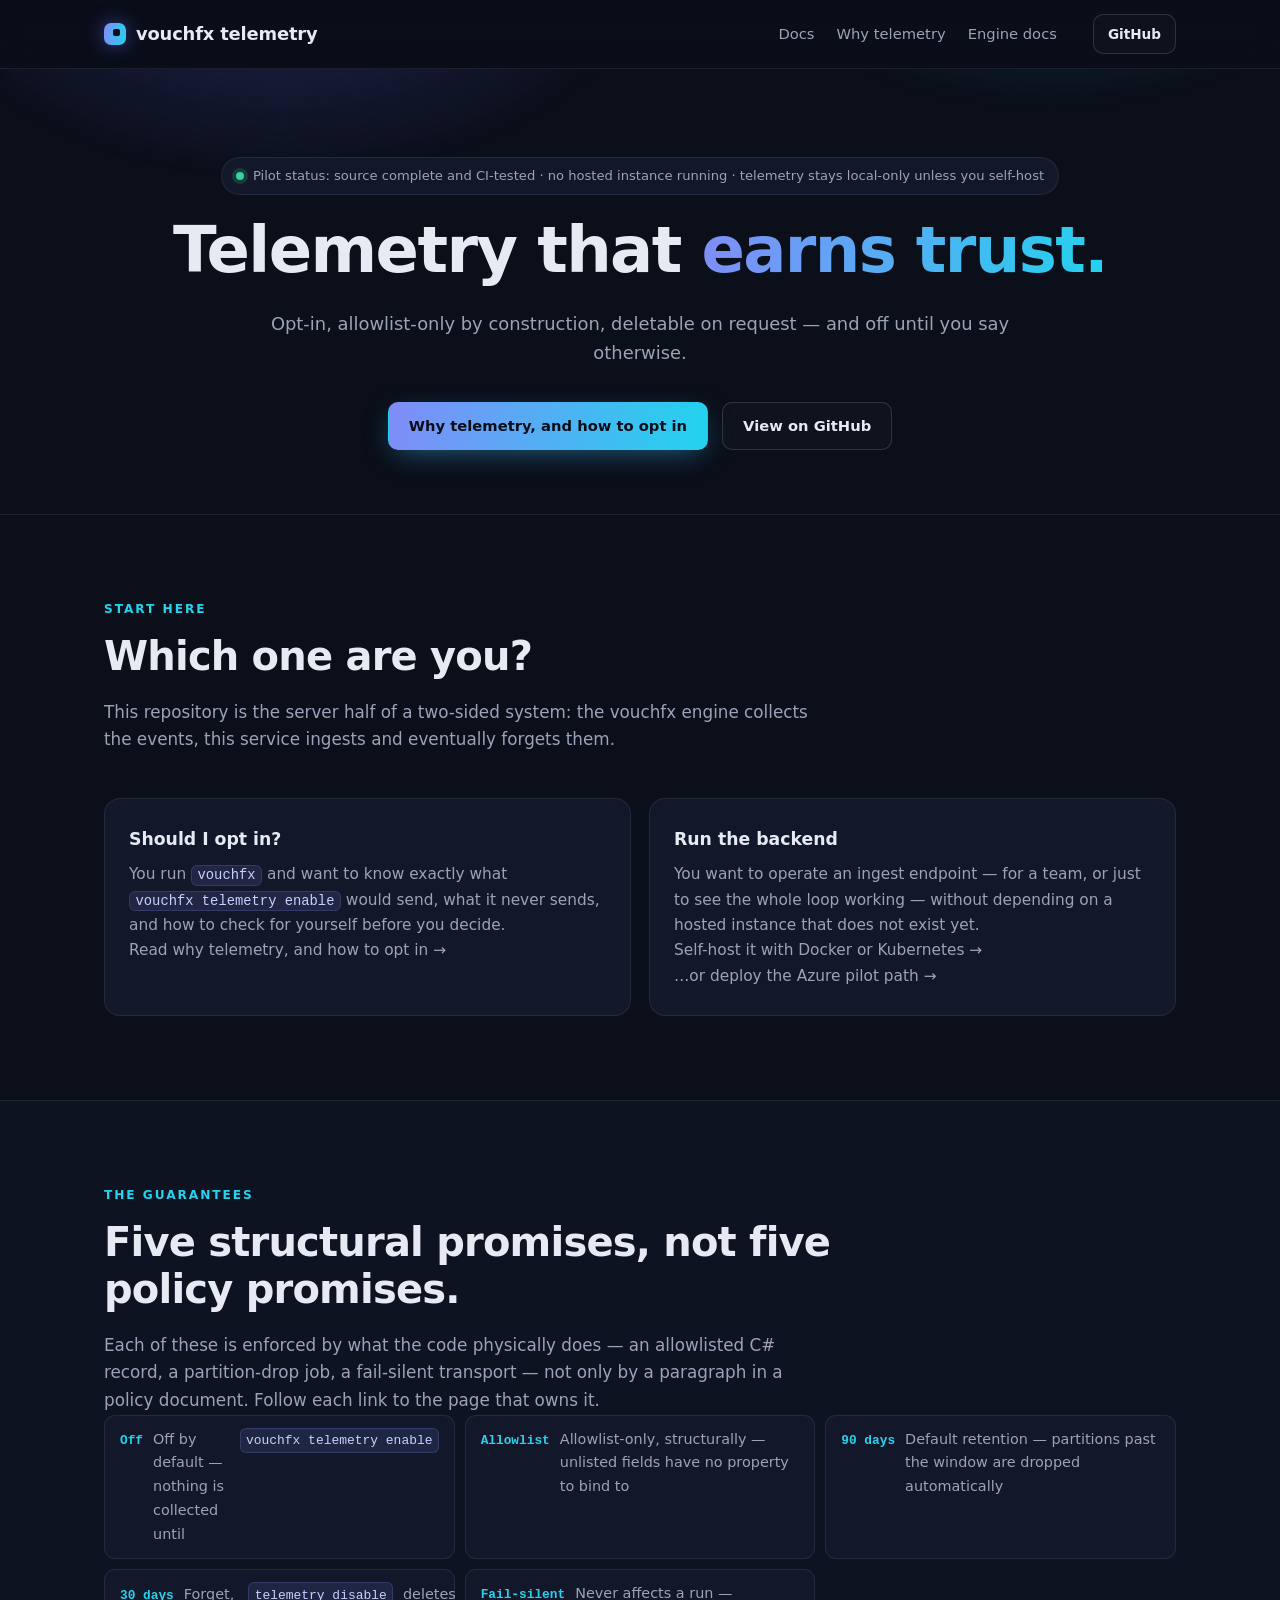
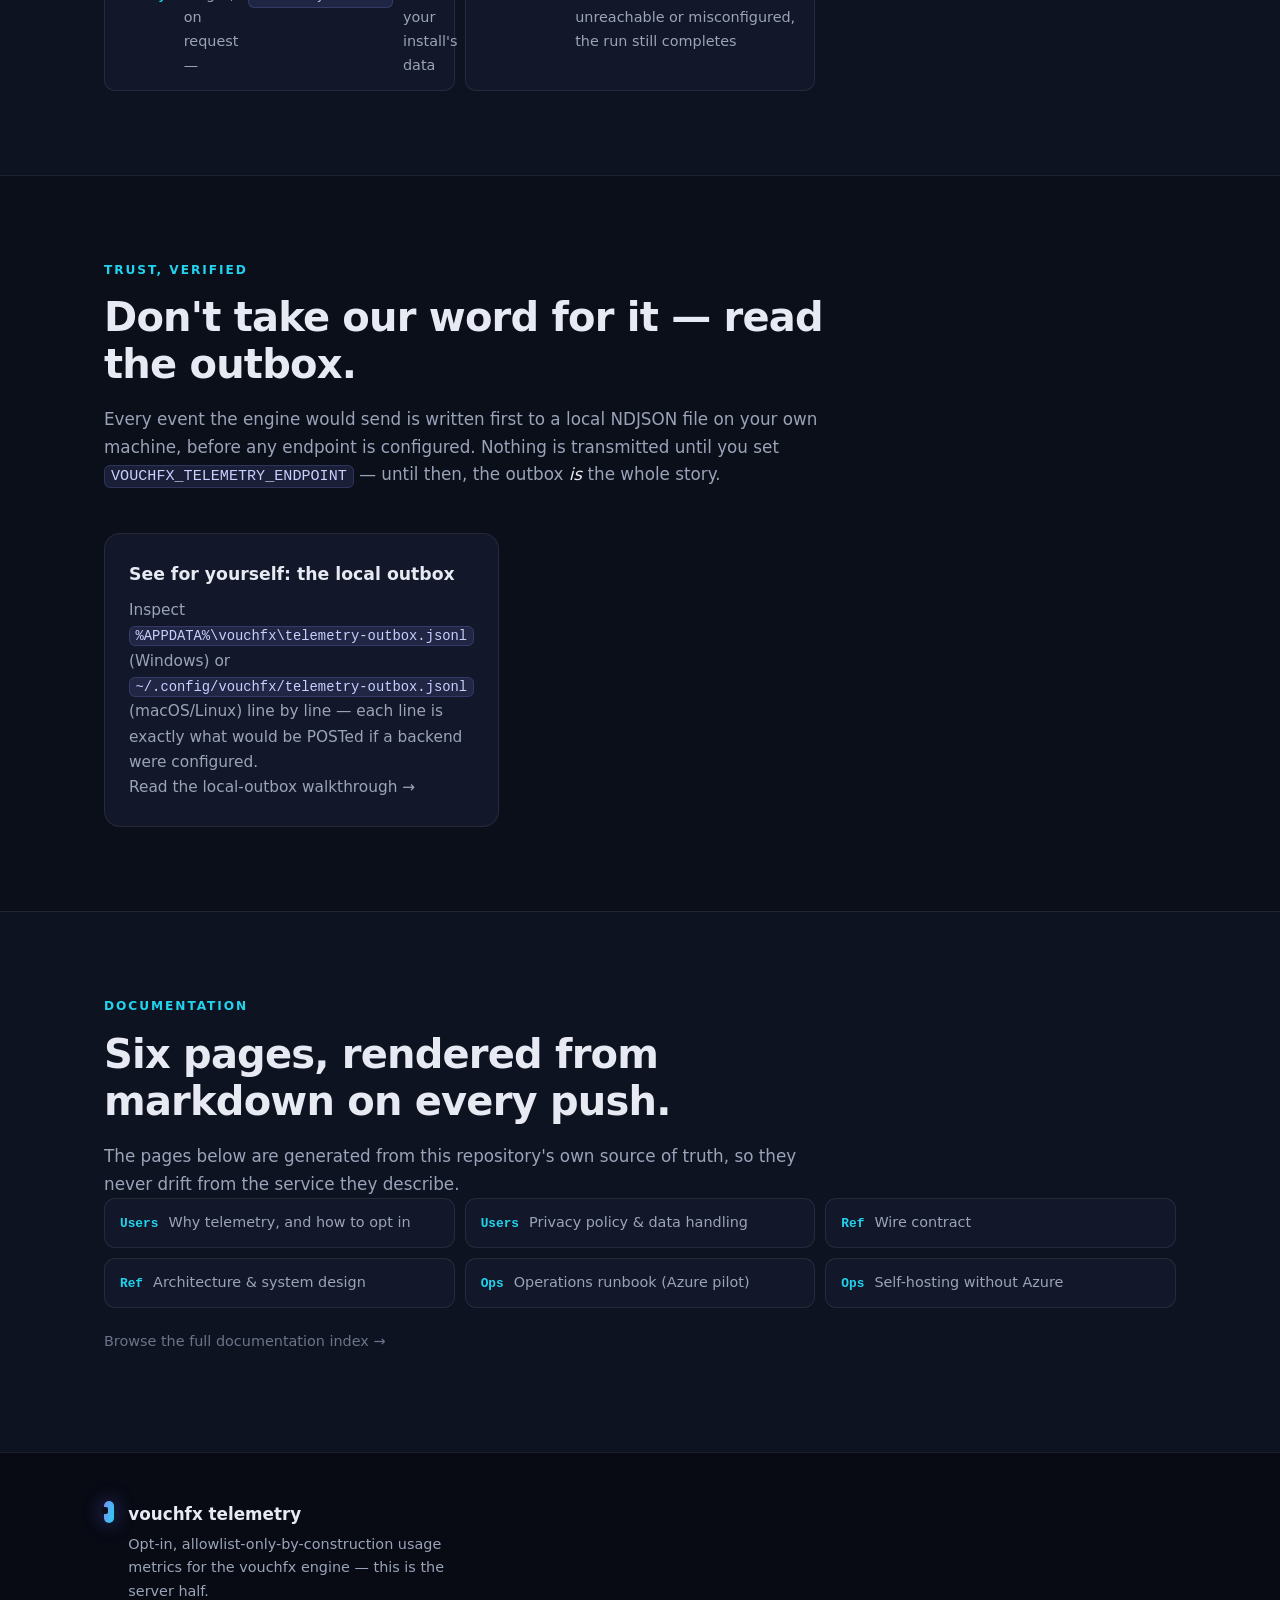
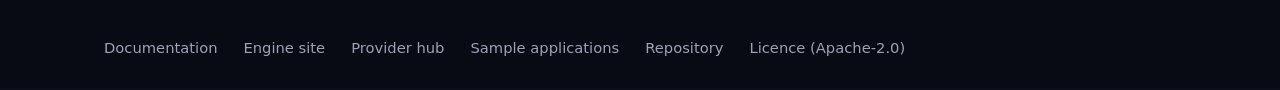
==== site/index.html @ f47009eb "site: the telemetry GitHub Pages site — generator, landing, workflow The telemetry backend gets its " ====
<!DOCTYPE html>
<html lang="en">
<head>
<meta charset="UTF-8" />
<meta name="viewport" content="width=device-width, initial-scale=1.0" />
<title>vouchfx telemetry — opt-in, privacy-first usage metrics for vouchfx</title>
<meta name="description" content="The server half of vouchfx's opt-in telemetry: allowlist-only by construction, 90-day retention, deletable within 30 days, off until you say otherwise, and fail-silent by design." />
<meta name="theme-color" content="#0b0f1a" />
<link rel="icon" href="favicon.svg" type="image/svg+xml" />
<link rel="stylesheet" href="styles.css" />
<link rel="stylesheet" href="docs.css" />
</head>
<body>
<header class="nav">
  <div class="nav__inner">
    <a class="brand" href="index.html" aria-label="vouchfx telemetry home">
      <span class="brand__mark" aria-hidden="true"></span>
      <span class="brand__name">vouchfx telemetry</span>
    </a>
    <nav class="nav__links" aria-label="Primary">
      <a href="docs.html">Docs</a>
      <a href="docs/why-telemetry.html">Why telemetry</a>
      <a href="https://tomas-rampas.github.io/vouchfx/">Engine docs</a>
    </nav>
    <a class="btn btn--ghost nav__gh" href="https://github.com/tomas-rampas/vouchfx-telemetry-backend" target="_blank" rel="noopener noreferrer">GitHub</a>
  </div>
</header>

<section class="hero">
  <div class="hero__glow" aria-hidden="true"></div>
  <div class="container hero__inner">
    <span class="badge"><span class="badge__dot"></span> Pilot status: source complete and CI-tested · no hosted instance running · telemetry stays local-only unless you self-host</span>
    <h1 class="hero__title">Telemetry that <span class="grad">earns trust.</span></h1>
    <p class="hero__lede">
      Opt-in, allowlist-only by construction, deletable on request — and off until you say otherwise.
    </p>
    <div class="hero__cta">
      <a class="btn btn--primary" href="docs/why-telemetry.html">Why telemetry, and how to opt in</a>
      <a class="btn btn--ghost" href="https://github.com/tomas-rampas/vouchfx-telemetry-backend" target="_blank" rel="noopener noreferrer">View on GitHub</a>
    </div>
  </div>
</section>

<!-- ===================== TWO PERSONAS ===================== -->
<section class="section" id="start">
  <div class="container">
    <p class="eyebrow">Start here</p>
    <h2 class="section__title">Which one are you?</h2>
    <p class="section__lede">
      This repository is the server half of a two-sided system: the vouchfx engine collects the events,
      this service ingests and eventually forgets them.
    </p>
    <div class="grid" style="grid-template-columns:repeat(2,1fr)">
      <article class="card">
        <h3>Should I opt in?</h3>
        <p>
          You run <code>vouchfx</code> and want to know exactly what <code>vouchfx telemetry enable</code>
          would send, what it never sends, and how to check for yourself before you decide.
        </p>
        <p><a href="docs/why-telemetry.html">Read why telemetry, and how to opt in →</a></p>
      </article>
      <article class="card">
        <h3>Run the backend</h3>
        <p>
          You want to operate an ingest endpoint — for a team, or just to see the whole loop working —
          without depending on a hosted instance that does not exist yet.
        </p>
        <p><a href="docs/self-hosting.html">Self-host it with Docker or Kubernetes →</a></p>
        <p><a href="docs/operations.html">…or deploy the Azure pilot path →</a></p>
      </article>
    </div>
  </div>
</section>

<!-- ===================== THE GUARANTEES ===================== -->
<section class="section section--alt" id="guarantees">
  <div class="container">
    <p class="eyebrow">The guarantees</p>
    <h2 class="section__title">Five structural promises, not five policy promises.</h2>
    <p class="section__lede">
      Each of these is enforced by what the code physically does — an allowlisted C# record, a partition-drop
      job, a fail-silent transport — not only by a paragraph in a policy document. Follow each link to the page
      that owns it.
    </p>
    <div class="doc-list">
      <a href="docs/why-telemetry.html"><b>Off</b> Off by default — nothing is collected until <code>vouchfx telemetry enable</code></a>
      <a href="docs/wire-contract.html#telemetryevent-schema"><b>Allowlist</b> Allowlist-only, structurally — unlisted fields have no property to bind to</a>
      <a href="docs/privacy.html#data-retention"><b>90 days</b> Default retention — partitions past the window are dropped automatically</a>
      <a href="docs/privacy.html#deletion-forget-workflow"><b>30 days</b> Forget, on request — <code>telemetry disable</code> deletes your install's data</a>
      <a href="docs/why-telemetry.html#sending-to-a-backend"><b>Fail-silent</b> Never affects a run — unreachable or misconfigured, the run still completes</a>
    </div>
  </div>
</section>

<!-- ===================== SEE FOR YOURSELF ===================== -->
<section class="section" id="verify">
  <div class="container">
    <p class="eyebrow">Trust, verified</p>
    <h2 class="section__title">Don't take our word for it — read the outbox.</h2>
    <p class="section__lede">
      Every event the engine would send is written first to a local NDJSON file on your own machine, before
      any endpoint is configured. Nothing is transmitted until you set <code>VOUCHFX_TELEMETRY_ENDPOINT</code>
      — until then, the outbox <em>is</em> the whole story.
    </p>
    <div class="grid grid--3">
      <article class="card">
        <h3>See for yourself: the local outbox</h3>
        <p>
          Inspect <code>%APPDATA%\vouchfx\telemetry-outbox.jsonl</code> (Windows) or
          <code>~/.config/vouchfx/telemetry-outbox.jsonl</code> (macOS/Linux) line by line — each line is
          exactly what would be POSTed if a backend were configured.
        </p>
        <p><a href="docs/why-telemetry.html#verify-exactly-what-would-be-sent-the-local-outbox">Read the local-outbox walkthrough →</a></p>
      </article>
    </div>
  </div>
</section>

<!-- ===================== DOCS INDEX ===================== -->
<section class="section section--alt" id="docs">
  <div class="container">
    <p class="eyebrow">Documentation</p>
    <h2 class="section__title">Six pages, rendered from markdown on every push.</h2>
    <p class="section__lede">
      The pages below are generated from this repository's own source of truth, so they never drift from the
      service they describe.
    </p>
    <div class="doc-list">
      <a href="docs/why-telemetry.html"><b>Users</b> Why telemetry, and how to opt in</a>
      <a href="docs/privacy.html"><b>Users</b> Privacy policy &amp; data handling</a>
      <a href="docs/wire-contract.html"><b>Ref</b> Wire contract</a>
      <a href="docs/architecture.html"><b>Ref</b> Architecture &amp; system design</a>
      <a href="docs/operations.html"><b>Ops</b> Operations runbook (Azure pilot)</a>
      <a href="docs/self-hosting.html"><b>Ops</b> Self-hosting without Azure</a>
    </div>
    <p class="note"><a href="docs.html">Browse the full documentation index →</a></p>
  </div>
</section>

<footer class="footer">
  <div class="container footer__inner">
    <div class="footer__brand">
      <span class="brand__mark" aria-hidden="true"></span>
      <div>
        <strong>vouchfx telemetry</strong>
        <p>Opt-in, allowlist-only-by-construction usage metrics for the vouchfx engine — this is the server half.</p>
      </div>
    </div>
    <div class="footer__links">
      <a href="docs.html">Documentation</a>
      <a href="https://tomas-rampas.github.io/vouchfx/" target="_blank" rel="noopener noreferrer">Engine site</a>
      <a href="https://tomas-rampas.github.io/vouchfx-providers/" target="_blank" rel="noopener noreferrer">Provider hub</a>
      <a href="https://github.com/tomas-rampas/vouchfx-samples" target="_blank" rel="noopener noreferrer">Sample applications</a>
      <a href="https://github.com/tomas-rampas/vouchfx-telemetry-backend" target="_blank" rel="noopener noreferrer">Repository</a>
      <a href="https://github.com/tomas-rampas/vouchfx-telemetry-backend/blob/main/LICENSE" target="_blank" rel="noopener noreferrer">Licence (Apache-2.0)</a>
    </div>
  </div>
</footer>
</body>
</html>
---- site/styles.css ----
/* ===================== TOKENS ===================== */
:root {
  --bg:        #0b0f1a;
  --bg-alt:    #0e1322;
  --surface:   #121829;
  --surface-2: #161d31;
  --border:    rgba(255,255,255,.08);
  --border-2:  rgba(255,255,255,.14);
  --text:      #e7eaf3;
  --muted:     #9aa3b8;
  --muted-2:   #6b7488;
  --indigo:    #6366f1;
  --violet:    #818cf8;
  --cyan:      #22d3ee;
  --teal:      #2dd4bf;
  --amber:     #fbbf24;
  --green:     #34d399;
  --rose:      #fb7185;
  --grad:      linear-gradient(100deg, var(--violet) 0%, var(--cyan) 100%);
  --radius:    16px;
  --maxw:      1120px;
  /* System font stacks only — the site ships no external webfont requests. */
  --mono:      ui-monospace, "JetBrains Mono", SFMono-Regular, Menlo, Consolas, monospace;
  --sans:      system-ui, -apple-system, "Segoe UI", Roboto, "Helvetica Neue", Arial, sans-serif;
}

* { box-sizing: border-box; }
html { scroll-behavior: smooth; }
body {
  margin: 0;
  font-family: var(--sans);
  color: var(--text);
  background: var(--bg);
  line-height: 1.65;
  -webkit-font-smoothing: antialiased;
  text-rendering: optimizeLegibility;
}
a { color: inherit; text-decoration: none; }
code { font-family: var(--mono); font-size: .9em; }
:not(pre) > code {
  background: rgba(129,140,248,.12);
  border: 1px solid rgba(129,140,248,.2);
  padding: .08em .4em;
  border-radius: 6px;
  color: #c7d0ff;
  white-space: nowrap;
}
.container { max-width: var(--maxw); margin: 0 auto; padding: 0 24px; }
.grad {
  background: var(--grad);
  -webkit-background-clip: text;
  background-clip: text;
  color: transparent;
}

/* ===================== NAV ===================== */
.nav {
  position: sticky; top: 0; z-index: 50;
  backdrop-filter: blur(14px);
  background: rgba(11,15,26,.72);
  border-bottom: 1px solid var(--border);
}
.nav__inner {
  max-width: var(--maxw); margin: 0 auto;
  display: flex; align-items: center; gap: 28px;
  padding: 14px 24px;
}
.brand { display: flex; align-items: center; gap: 10px; font-weight: 700; }
.brand__mark {
  width: 22px; height: 22px; border-radius: 7px;
  background: var(--grad);
  box-shadow: 0 0 18px rgba(99,102,241,.55);
  position: relative;
}
.brand__mark::after {
  content: ""; position: absolute; inset: 6px 6px auto auto;
  width: 7px; height: 7px; border-radius: 2px; background: #0b0f1a;
}
.brand__name { font-size: 1.12rem; letter-spacing: -.01em; }
.nav__links { display: flex; gap: 22px; margin-left: auto; font-size: .92rem; color: var(--muted); }
.nav__links a { transition: color .15s; }
.nav__links a:hover { color: var(--text); }
.nav__gh { margin-left: 8px; }

/* ===================== BUTTONS / BADGE ===================== */
.btn {
  display: inline-flex; align-items: center; gap: 8px;
  font-weight: 600; font-size: .92rem;
  padding: 11px 20px; border-radius: 10px;
  border: 1px solid transparent; cursor: pointer;
  transition: transform .12s, box-shadow .2s, background .2s, border-color .2s;
  white-space: nowrap;
}
.btn--primary { background: var(--grad); color: #0a0e18; box-shadow: 0 8px 28px -8px rgba(56,189,248,.5); }
.btn--primary:hover { transform: translateY(-1px); box-shadow: 0 12px 34px -8px rgba(56,189,248,.65); }
.btn--ghost { border-color: var(--border-2); color: var(--text); background: rgba(255,255,255,.02); }
.btn--ghost:hover { border-color: var(--violet); background: rgba(129,140,248,.08); }
.nav__gh.btn { padding: 8px 14px; font-size: .85rem; }

.badge {
  display: inline-flex; align-items: center; gap: 9px;
  font-size: .82rem; font-weight: 500; color: var(--muted);
  padding: 7px 14px; border-radius: 100px;
  background: var(--surface); border: 1px solid var(--border);
}
.badge__dot {
  width: 8px; height: 8px; border-radius: 50%; background: var(--green);
  box-shadow: 0 0 0 4px rgba(52,211,153,.18);
  animation: pulse 2.4s ease-in-out infinite;
}
@keyframes pulse { 0%,100% { opacity: 1; } 50% { opacity: .45; } }

/* ===================== HERO ===================== */
.hero { position: relative; overflow: hidden; padding: 88px 0 64px; }
.hero__glow {
  position: absolute; inset: -40% 0 auto 0; height: 720px; z-index: 0;
  background:
    radial-gradient(620px 380px at 22% 8%, rgba(99,102,241,.28), transparent 60%),
    radial-gradient(560px 360px at 82% 0%, rgba(34,211,238,.22), transparent 60%);
  filter: blur(8px); pointer-events: none;
}
.hero__inner { position: relative; z-index: 1; text-align: center; }
.hero__title {
  font-size: clamp(2.3rem, 6vw, 4rem);
  line-height: 1.06; letter-spacing: -.025em; font-weight: 800;
  margin: 22px 0 0;
}
.hero__lede {
  max-width: 760px; margin: 24px auto 0;
  font-size: 1.12rem; color: var(--muted);
}
.hero__lede strong { color: var(--text); }
.hero__lede em { color: var(--violet); font-style: normal; }
.hero__cta { display: flex; gap: 14px; justify-content: center; margin-top: 34px; flex-wrap: wrap; }
.hero__not { margin-top: 30px; font-size: .92rem; color: var(--muted-2); }
.hero__not strong { color: var(--rose); }

.pipeline {
  display: flex; flex-wrap: wrap; align-items: center; justify-content: center;
  gap: 8px 10px; margin: 46px auto 0; max-width: 940px;
}
.pipeline__step {
  font-size: .82rem; color: var(--muted);
  padding: 8px 13px; border-radius: 9px;
  background: var(--surface); border: 1px solid var(--border);
}
.pipeline__step em { color: var(--violet); font-style: normal; font-weight: 600; }
.pipeline__step--hot { color: var(--text); border-color: rgba(129,140,248,.4); background: rgba(99,102,241,.1); }
.pipeline__arr { color: var(--muted-2); font-size: .9rem; }

/* ===================== SECTION SCAFFOLD ===================== */
.section { padding: 84px 0; border-top: 1px solid var(--border); }
.section--alt { background: var(--bg-alt); }
.eyebrow {
  text-transform: uppercase; letter-spacing: .16em; font-size: .76rem;
  font-weight: 600; color: var(--cyan); margin: 0 0 14px;
}
.section__title {
  font-size: clamp(1.7rem, 3.6vw, 2.5rem); letter-spacing: -.02em;
  font-weight: 700; margin: 0; max-width: 760px; line-height: 1.18;
}
.section__lede { max-width: 720px; color: var(--muted); font-size: 1.05rem; margin: 18px 0 0; }
.section__lede em { color: var(--text); font-style: italic; }

/* ===================== GRIDS / CARDS ===================== */
.grid { display: grid; gap: 18px; margin-top: 44px; }
.grid--3 { grid-template-columns: repeat(3, 1fr); }
.grid--4 { grid-template-columns: repeat(4, 1fr); }
.card {
  background: var(--surface); border: 1px solid var(--border);
  border-radius: var(--radius); padding: 26px 24px;
  transition: transform .15s, border-color .2s, background .2s;
}
.card:hover { transform: translateY(-3px); border-color: var(--border-2); background: var(--surface-2); }
.card h3 { margin: 0 0 9px; font-size: 1.08rem; }
.card p { margin: 0; color: var(--muted); font-size: .96rem; }

/* ===================== FLOW ===================== */
.flow { display: grid; grid-template-columns: repeat(5, 1fr); gap: 14px; margin-top: 44px; }
.flow__node {
  position: relative; background: var(--surface); border: 1px solid var(--border);
  border-radius: 14px; padding: 22px 18px;
}
.flow__node::before {
  content: ""; position: absolute; top: 0; left: 22px; right: 22px; height: 2px;
  background: var(--grad); border-radius: 2px; opacity: .8;
}
.flow__k { font-family: var(--mono); font-size: .8rem; color: var(--cyan); font-weight: 600; }
.flow__node h4 { margin: 8px 0 8px; font-size: 1rem; }
.flow__node p { margin: 0; color: var(--muted); font-size: .88rem; }

/* ===================== LAYERS ===================== */
.layers { margin-top: 44px; display: flex; flex-direction: column; gap: 12px; }
.layer {
  display: flex; align-items: center; gap: 20px;
  background: var(--surface); border: 1px solid var(--border);
  border-radius: 14px; padding: 18px 22px;
  transition: border-color .2s, transform .12s;
}
.layer:hover { border-color: var(--border-2); transform: translateX(4px); }
.layer__n {
  flex: none; width: 42px; height: 42px; border-radius: 11px;
  display: grid; place-items: center; font-weight: 700; font-size: 1.1rem;
  background: rgba(99,102,241,.14); color: var(--violet);
  border: 1px solid rgba(129,140,248,.3);
}
.layer__body h4 { margin: 0 0 2px; font-size: 1.05rem; }
.layer__body p { margin: 0; color: var(--muted); font-size: .94rem; }
.layers__contract {
  margin-top: 6px; text-align: center; color: var(--muted);
  font-size: .9rem; padding: 16px;
  border: 1px dashed var(--border-2); border-radius: 12px;
  background: rgba(34,211,238,.04);
}
.layers__chip {
  display: inline-block; margin-right: 10px; font-size: .7rem;
  text-transform: uppercase; letter-spacing: .12em; font-weight: 600;
  color: var(--cyan); border: 1px solid rgba(34,211,238,.35);
  padding: 2px 9px; border-radius: 100px;
}

/* ===================== CODE BLOCK ===================== */
.code {
  margin-top: 40px; border-radius: var(--radius); overflow: hidden;
  border: 1px solid var(--border); background: #0a0e18;
  box-shadow: 0 30px 80px -40px rgba(0,0,0,.8);
}
.code__bar {
  display: flex; align-items: center; gap: 8px;
  padding: 12px 16px; background: #0d1220; border-bottom: 1px solid var(--border);
}
.dot { width: 12px; height: 12px; border-radius: 50%; }
.dot--r { background: #ff5f57; } .dot--y { background: #febc2e; } .dot--g { background: #28c840; }
.code__file { margin-left: 10px; font-family: var(--mono); font-size: .82rem; color: var(--muted-2); }
.code pre { margin: 0; padding: 24px 26px; overflow-x: auto; }
.code code { font-size: .86rem; line-height: 1.7; color: #c9d2e8; white-space: pre; }

/* yaml token colours */
.k   { color: #7dd3fc; }            /* keys */
.s   { color: #fbbf24; }            /* strings */
.t   { color: #c4b5fd; }            /* types / step kinds */
.n   { color: #34d399; }            /* numbers / bools */
.c   { color: #5b647a; font-style: italic; } /* comments */
.hot { color: #fb7185; font-weight: 600; }   /* RETRY / leak call */

.note { margin-top: 22px; color: var(--muted-2); font-size: .9rem; max-width: 760px; }
.note--center { text-align: center; margin-left: auto; margin-right: auto; }

/* ===================== SPLIT (memory) ===================== */
.split { display: grid; grid-template-columns: 1fr 1fr; gap: 18px; margin-top: 40px; }
.split__bad, .split__good {
  border-radius: 14px; overflow: hidden; border: 1px solid var(--border);
  background: #0a0e18; position: relative;
}
.split__bad { border-color: rgba(251,113,133,.3); }
.split__good { border-color: rgba(52,211,153,.3); }
.split pre { margin: 0; padding: 22px 22px 24px; overflow-x: auto; }
.split code { font-size: .84rem; line-height: 1.65; color: #c9d2e8; white-space: pre; }
.split__tag {
  display: inline-block; font-size: .7rem; font-weight: 700;
  text-transform: uppercase; letter-spacing: .1em;
  padding: 6px 14px; width: 100%; box-sizing: border-box;
}
.split__tag--bad { background: rgba(251,113,133,.12); color: var(--rose); }
.split__tag--good { background: rgba(52,211,153,.12); color: var(--green); }

.stat-row { display: grid; grid-template-columns: repeat(3, 1fr); gap: 18px; margin-top: 36px; }
.stat {
  text-align: center; padding: 28px 18px; border-radius: 14px;
  background: var(--surface); border: 1px solid var(--border);
}
.stat__num {
  display: block; font-size: 2rem; font-weight: 800; letter-spacing: -.02em;
  background: var(--grad); -webkit-background-clip: text; background-clip: text; color: transparent;
}
.stat__label { display: block; margin-top: 6px; color: var(--muted); font-size: .88rem; }

/* ===================== PROVIDERS ===================== */
.providers { display: flex; flex-wrap: wrap; gap: 10px; margin-top: 40px; }
.prov {
  font-family: var(--mono); font-size: .86rem; font-weight: 500;
  padding: 9px 15px; border-radius: 10px; color: #c7d0ff;
  background: rgba(99,102,241,.1); border: 1px solid rgba(129,140,248,.28);
}

/* ===================== VERDICTS ===================== */
.verdict {
  border-radius: var(--radius); padding: 24px 22px;
  background: var(--surface); border: 1px solid var(--border);
  border-top-width: 3px;
}
.verdict h3 { margin: 0 0 8px; font-size: 1.05rem; }
.verdict p { margin: 0; color: var(--muted); font-size: .92rem; }
.verdict--pass { border-top-color: var(--green); }
.verdict--fail { border-top-color: var(--rose); }
.verdict--env  { border-top-color: var(--amber); }
.verdict--inc  { border-top-color: var(--cyan); }

/* ===================== TIMELINE ===================== */
.timeline { list-style: none; margin: 44px 0 0; padding: 0; position: relative; }
.timeline::before {
  content: ""; position: absolute; left: 11px; top: 6px; bottom: 6px;
  width: 2px; background: var(--border-2);
}
.timeline__item { position: relative; padding: 0 0 26px 44px; }
.timeline__item::before {
  content: ""; position: absolute; left: 4px; top: 4px;
  width: 16px; height: 16px; border-radius: 50%;
  background: var(--surface); border: 2px solid var(--muted-2);
}
.timeline__item--done::before { background: var(--grad); border-color: transparent; box-shadow: 0 0 0 4px rgba(99,102,241,.18); }
.timeline__badge {
  display: inline-block; font-size: .72rem; font-weight: 600;
  text-transform: uppercase; letter-spacing: .1em; color: var(--muted);
  border: 1px solid var(--border-2); padding: 3px 10px; border-radius: 100px;
}
.timeline__item--done .timeline__badge { color: var(--green); border-color: rgba(52,211,153,.4); }
.timeline__item h4 { margin: 12px 0 5px; font-size: 1.1rem; }
.timeline__item p { margin: 0; color: var(--muted); font-size: .95rem; max-width: 640px; }

/* ===================== CTA / FOOTER ===================== */
.cta { padding: 86px 0; text-align: center; position: relative; overflow: hidden; border-top: 1px solid var(--border); }
.cta::before {
  content: ""; position: absolute; inset: 0; z-index: 0;
  background: radial-gradient(620px 300px at 50% 0%, rgba(99,102,241,.2), transparent 65%);
}
.cta__inner { position: relative; z-index: 1; }
.cta h2 { font-size: clamp(1.7rem, 4vw, 2.5rem); letter-spacing: -.02em; margin: 0; }
.cta p { max-width: 600px; margin: 16px auto 0; color: var(--muted); font-size: 1.05rem; }
.cta .hero__cta { margin-top: 30px; }

.footer { background: #080b14; border-top: 1px solid var(--border); padding: 48px 0 28px; }
.footer__inner { display: flex; justify-content: space-between; gap: 32px; flex-wrap: wrap; }
.footer__brand { display: flex; gap: 14px; max-width: 360px; }
.footer__brand strong { font-size: 1.05rem; }
.footer__brand p { margin: 4px 0 0; color: var(--muted); font-size: .9rem; }
.footer__links { display: flex; flex-wrap: wrap; gap: 10px 26px; align-content: flex-start; }
.footer__links a { color: var(--muted); font-size: .92rem; transition: color .15s; }
.footer__links a:hover { color: var(--text); }
.footer__base {
  max-width: var(--maxw); margin: 36px auto 0; padding: 22px 24px 0;
  border-top: 1px solid var(--border);
  display: flex; justify-content: space-between; gap: 16px; flex-wrap: wrap;
  color: var(--muted-2); font-size: .82rem;
}

/* ===================== RESPONSIVE ===================== */
@media (max-width: 900px) {
  .grid--3, .grid--4 { grid-template-columns: 1fr 1fr; }
  .flow { grid-template-columns: 1fr 1fr; }
  .split { grid-template-columns: 1fr; }
  .stat-row { grid-template-columns: 1fr; }
  /* Keep primary navigation reachable on narrow screens instead of hiding it
     outright (there is no alternate menu) — let it drop to its own row and
     wrap, with a tighter gap/font-size so it still fits comfortably. */
  .nav__inner { flex-wrap: wrap; row-gap: 10px; }
  .nav__links { flex-wrap: wrap; width: 100%; margin-left: 0; gap: 10px 16px; font-size: .86rem; }
}
@media (max-width: 560px) {
  .grid--3, .grid--4, .flow { grid-template-columns: 1fr; }
  .section { padding: 60px 0; }
  .hero { padding: 60px 0 48px; }
  .footer__base { flex-direction: column; }
}

/* ===================== REDUCED MOTION ===================== */
/* Honour users who ask for less motion: no smooth scroll, no animation,
   and effectively-instant transitions. */
@media (prefers-reduced-motion: reduce) {
  html { scroll-behavior: auto; }
  *, *::before, *::after {
    animation-duration: .001ms !important;
    animation-iteration-count: 1 !important;
    transition-duration: .001ms !important;
    scroll-behavior: auto !important;
  }
}
---- site/docs.css ----
/* ===================== DOC PAGES =====================
   Loaded after styles.css, so all :root tokens are available.
   Covers the documentation portal (docs.html) and the rendered
   markdown pages (docs/**, README, CHANGELOG, GOVERNANCE). */

/* ---- Portal index ---- */
.portal { padding: 64px 0 96px; }
.portal__head { max-width: 760px; }
.portal__group { margin-top: 56px; }
.portal__group > h2 {
  font-size: 1.35rem; letter-spacing: -.01em; margin: 0 0 4px;
  display: flex; align-items: center; gap: 12px;
}
.portal__group > p { margin: 0 0 22px; color: var(--muted); }
.doc-cards { display: grid; grid-template-columns: repeat(2, 1fr); gap: 16px; }
.doc-card {
  display: block; padding: 22px 22px; border-radius: var(--radius);
  background: var(--surface); border: 1px solid var(--border);
  transition: transform .15s, border-color .2s, background .2s;
}
.doc-card:hover { transform: translateY(-3px); border-color: var(--violet); background: var(--surface-2); }
.doc-card__k { font-family: var(--mono); font-size: .76rem; color: var(--cyan); font-weight: 600; }
.doc-card h3 { margin: 8px 0 7px; font-size: 1.08rem; color: var(--text); }
.doc-card p { margin: 0; color: var(--muted); font-size: .92rem; }
.doc-list { display: grid; grid-template-columns: repeat(3, 1fr); gap: 10px; }
.doc-list a {
  display: flex; gap: 10px; align-items: baseline;
  padding: 12px 15px; border-radius: 11px; font-size: .9rem;
  background: var(--surface); border: 1px solid var(--border); color: var(--muted);
  transition: border-color .2s, color .2s, background .2s;
}
.doc-list a:hover { border-color: var(--violet); color: var(--text); background: var(--surface-2); }
.doc-list a b { color: var(--cyan); font-family: var(--mono); font-size: .8rem; font-weight: 600; flex: none; }

/* ---- Rendered doc layout ---- */
.doc-shell { max-width: 1240px; margin: 0 auto; padding: 0 24px; display: grid; grid-template-columns: 240px minmax(0, 1fr) 220px; gap: 40px; }
.doc-side { position: sticky; top: 72px; align-self: start; max-height: calc(100vh - 96px); overflow-y: auto; padding: 28px 0; }
.doc-side h4 { font-size: .7rem; text-transform: uppercase; letter-spacing: .14em; color: var(--muted-2); margin: 18px 0 8px; }
.doc-side h4:first-child { margin-top: 0; }
.doc-side a { display: block; padding: 5px 10px; border-radius: 7px; font-size: .87rem; color: var(--muted); border-left: 2px solid transparent; }
.doc-side a:hover { color: var(--text); background: rgba(255,255,255,.03); }
.doc-side a.active { color: var(--text); border-left-color: var(--violet); background: rgba(129,140,248,.08); }

.doc-toc { position: sticky; top: 72px; align-self: start; max-height: calc(100vh - 96px); overflow-y: auto; padding: 28px 0; font-size: .84rem; }
.doc-toc h4 { font-size: .7rem; text-transform: uppercase; letter-spacing: .14em; color: var(--muted-2); margin: 0 0 10px; }
.doc-toc ul { list-style: none; margin: 0; padding: 0; }
.doc-toc li { margin: 0; }
.doc-toc a { display: block; padding: 4px 0 4px 12px; color: var(--muted-2); border-left: 2px solid var(--border); line-height: 1.4; }
.doc-toc a:hover { color: var(--text); border-left-color: var(--violet); }
.doc-toc .toc-h3 a { padding-left: 24px; font-size: .8rem; }
.doc-toc .toc-h4 { display: none; }

/* ---- Prose ---- */
.doc-main { padding: 36px 0 96px; min-width: 0; }
.doc-breadcrumb { font-size: .85rem; color: var(--muted-2); margin-bottom: 18px; }
.doc-breadcrumb a { color: var(--muted); }
.doc-breadcrumb a:hover { color: var(--text); }
.prose { color: #cdd4e4; line-height: 1.72; font-size: 1rem; }
.prose > :first-child { margin-top: 0; }
.prose h1 { font-size: 2rem; line-height: 1.2; letter-spacing: -.02em; color: var(--text); margin: 0 0 8px; }
.prose h2 { font-size: 1.5rem; letter-spacing: -.01em; color: var(--text); margin: 2.2em 0 .6em; padding-top: .4em; border-top: 1px solid var(--border); }
.prose h3 { font-size: 1.2rem; color: var(--text); margin: 1.8em 0 .5em; }
.prose h4 { font-size: 1.02rem; color: var(--text); margin: 1.5em 0 .5em; }
.prose h2 a.headerlink, .prose h3 a.headerlink { opacity: 0; margin-left: 8px; color: var(--violet); text-decoration: none; font-weight: 400; }
.prose h2:hover a.headerlink, .prose h3:hover a.headerlink { opacity: 1; }
.prose p { margin: 0 0 1.1em; }
.prose a { color: #8fb6ff; text-decoration: none; border-bottom: 1px solid rgba(143,182,255,.3); }
.prose a:hover { border-bottom-color: #8fb6ff; }
.prose strong { color: var(--text); }
.prose ul, .prose ol { margin: 0 0 1.1em; padding-left: 1.4em; }
.prose li { margin: .3em 0; }
.prose blockquote {
  margin: 1.2em 0; padding: 2px 20px; color: var(--muted);
  border-left: 3px solid var(--violet); background: rgba(129,140,248,.06);
  border-radius: 0 8px 8px 0;
}
.prose hr { border: none; border-top: 1px solid var(--border); margin: 2em 0; }
.prose code { font-family: var(--mono); font-size: .86em; background: rgba(129,140,248,.12); border: 1px solid rgba(129,140,248,.2); padding: .08em .4em; border-radius: 6px; color: #c7d0ff; }
/* Long inline-code identifiers (dotted step types, file paths, …) must wrap
   rather than force horizontal scrolling on narrow screens; fenced code
   blocks (pre > code) keep their own overflow-x handling untouched below. */
.prose :not(pre) > code { white-space: normal; overflow-wrap: break-word; }
.prose pre { margin: 1.3em 0; padding: 18px 20px; background: #0a0e18; border: 1px solid var(--border); border-radius: 12px; overflow-x: auto; }
.prose pre code { background: none; border: none; padding: 0; color: #c9d2e8; font-size: .85rem; line-height: 1.6; }
.prose table { width: 100%; border-collapse: collapse; margin: 1.3em 0; font-size: .92rem; display: block; overflow-x: auto; }
.prose th, .prose td { text-align: left; padding: 9px 14px; border: 1px solid var(--border); }
.prose th { background: var(--surface-2); color: var(--text); font-weight: 600; }
.prose tr:nth-child(even) td { background: rgba(255,255,255,.02); }
.prose img { max-width: 100%; border-radius: 10px; }
.mermaid { margin: 1.4em 0; text-align: center; }

@media (max-width: 1080px) {
  .doc-shell { grid-template-columns: 220px minmax(0,1fr); }
  .doc-toc { display: none; }
}
@media (max-width: 820px) {
  .doc-shell { grid-template-columns: 1fr; gap: 0; }
  .doc-side { display: none; }
  .doc-cards, .doc-list { grid-template-columns: 1fr; }
}
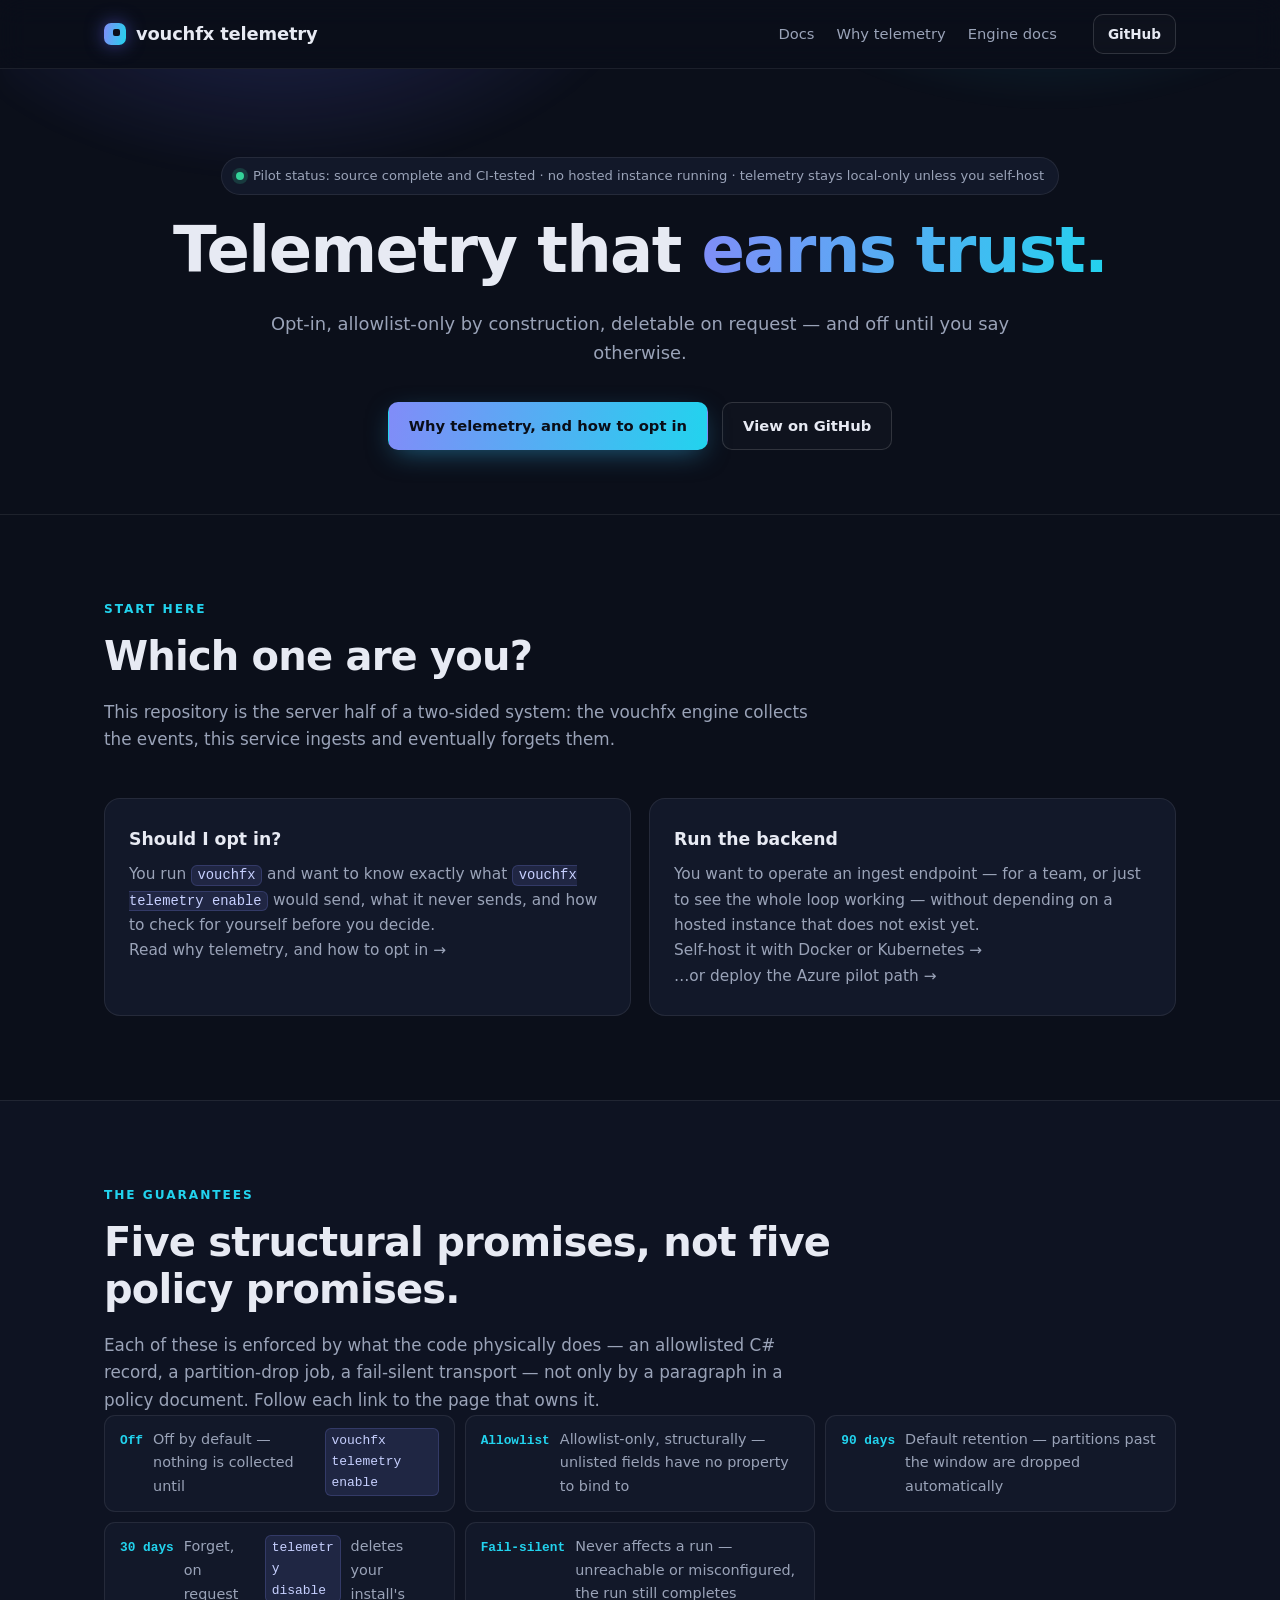
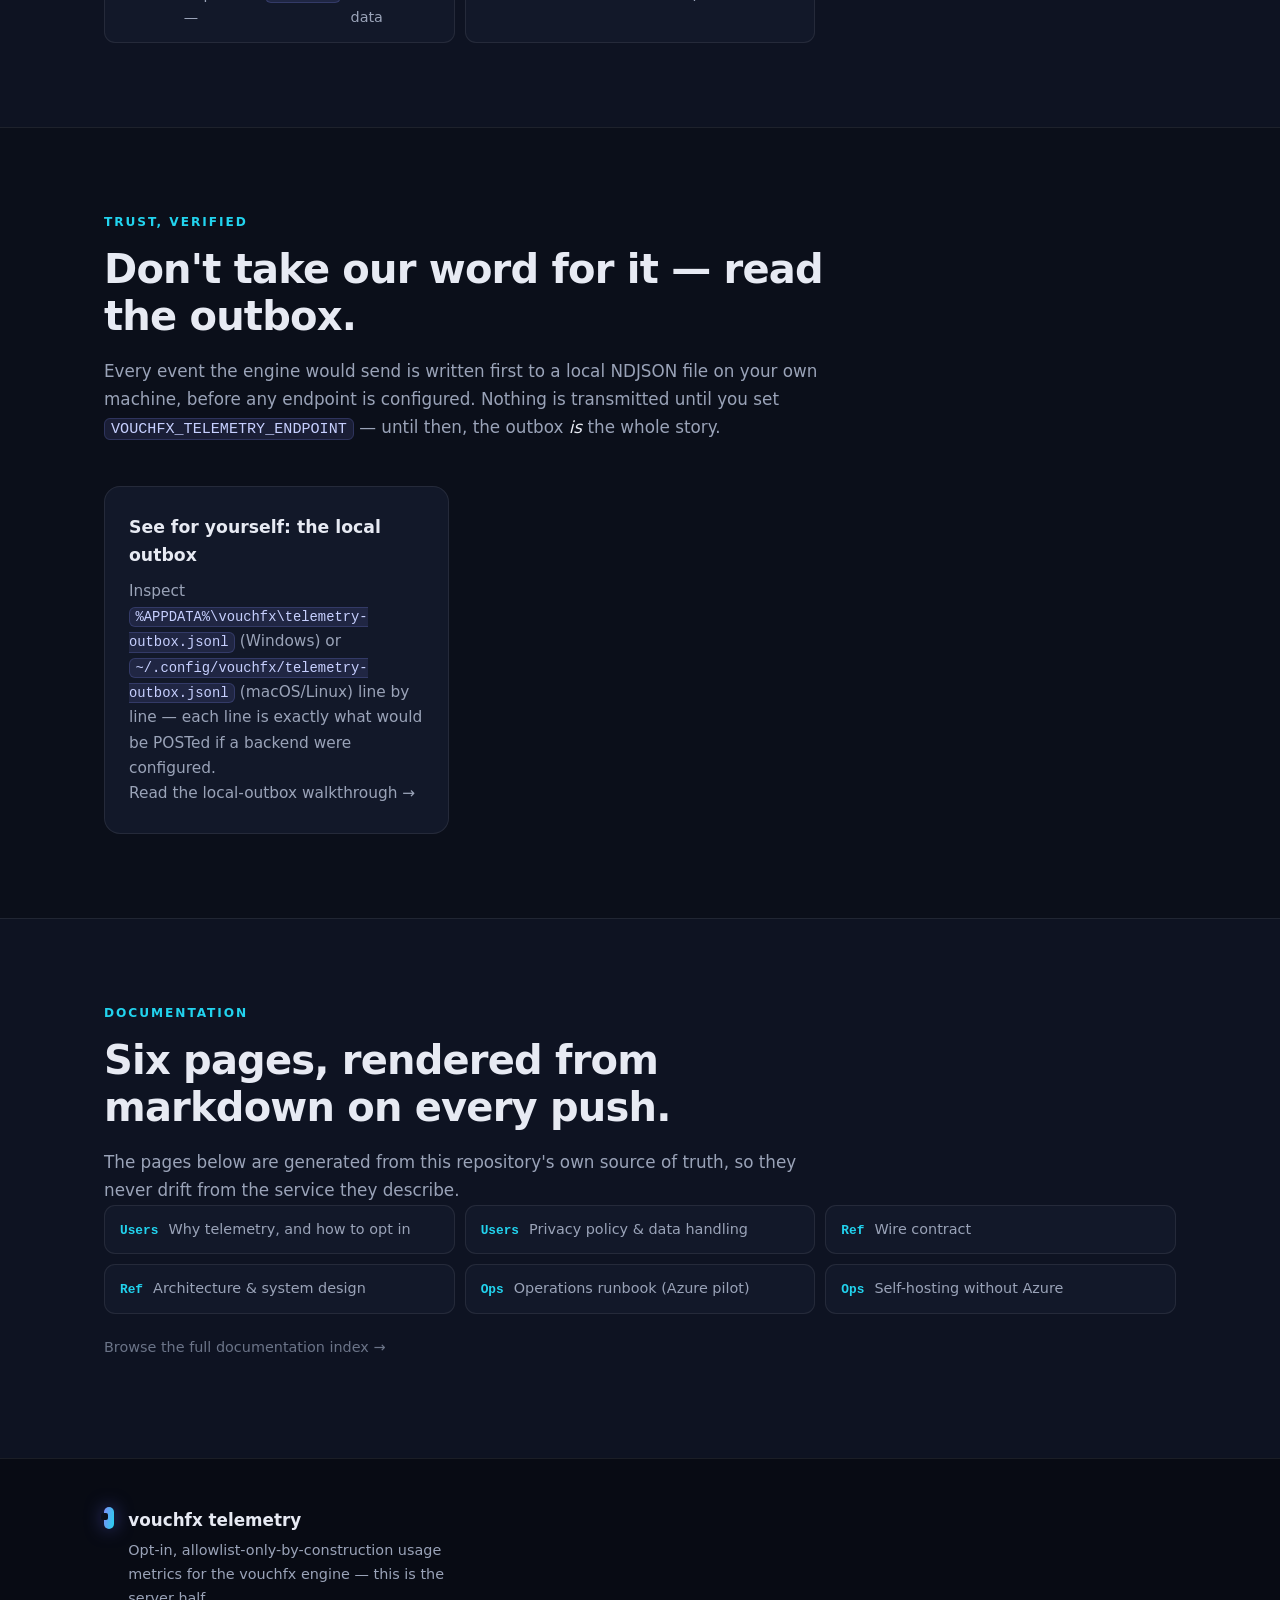
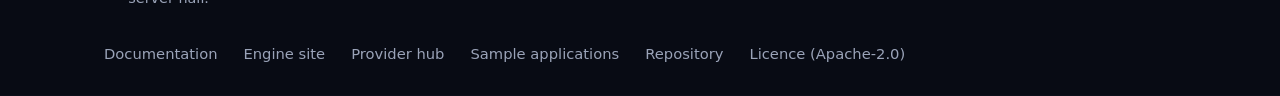
==== commit f1150da0: "site: prolink sweep — the samples ecosystem links point at the live samples site Co-Authored-By: Cla" ====
--- a/site/index.html
+++ b/site/index.html
@@ -150,7 +150,7 @@
       <a href="docs.html">Documentation</a>
       <a href="https://tomas-rampas.github.io/vouchfx/" target="_blank" rel="noopener noreferrer">Engine site</a>
       <a href="https://tomas-rampas.github.io/vouchfx-providers/" target="_blank" rel="noopener noreferrer">Provider hub</a>
-      <a href="https://github.com/tomas-rampas/vouchfx-samples" target="_blank" rel="noopener noreferrer">Sample applications</a>
+      <a href="https://tomas-rampas.github.io/vouchfx-samples/" target="_blank" rel="noopener noreferrer">Sample applications</a>
       <a href="https://github.com/tomas-rampas/vouchfx-telemetry-backend" target="_blank" rel="noopener noreferrer">Repository</a>
       <a href="https://github.com/tomas-rampas/vouchfx-telemetry-backend/blob/main/LICENSE" target="_blank" rel="noopener noreferrer">Licence (Apache-2.0)</a>
     </div>
--- a/site/styles.css
+++ b/site/styles.css
@@ -375,3 +375,12 @@
     scroll-behavior: auto !important;
   }
 }
+
+/* Site-local override (telemetry landing): long inline code such as
+   %APPDATA%\vouchfx\telemetry-outbox.jsonl must wrap on narrow screens.
+   The copied base rule sets nowrap for short version chips; outside .prose
+   the landing shows full paths, so allow wrapping there. */
+.section code, .hero code, .stat code {
+  white-space: normal;
+  overflow-wrap: anywhere;
+}
--- a/site/docs.css
+++ b/site/docs.css
@@ -1,7 +1,7 @@
 /* ===================== DOC PAGES =====================
    Loaded after styles.css, so all :root tokens are available.
    Covers the documentation portal (docs.html) and the rendered
-   markdown pages (docs/**, README, CHANGELOG, GOVERNANCE). */
+   markdown pages (docs/**, README and the project set). */
 
 /* ---- Portal index ---- */
 .portal { padding: 64px 0 96px; }
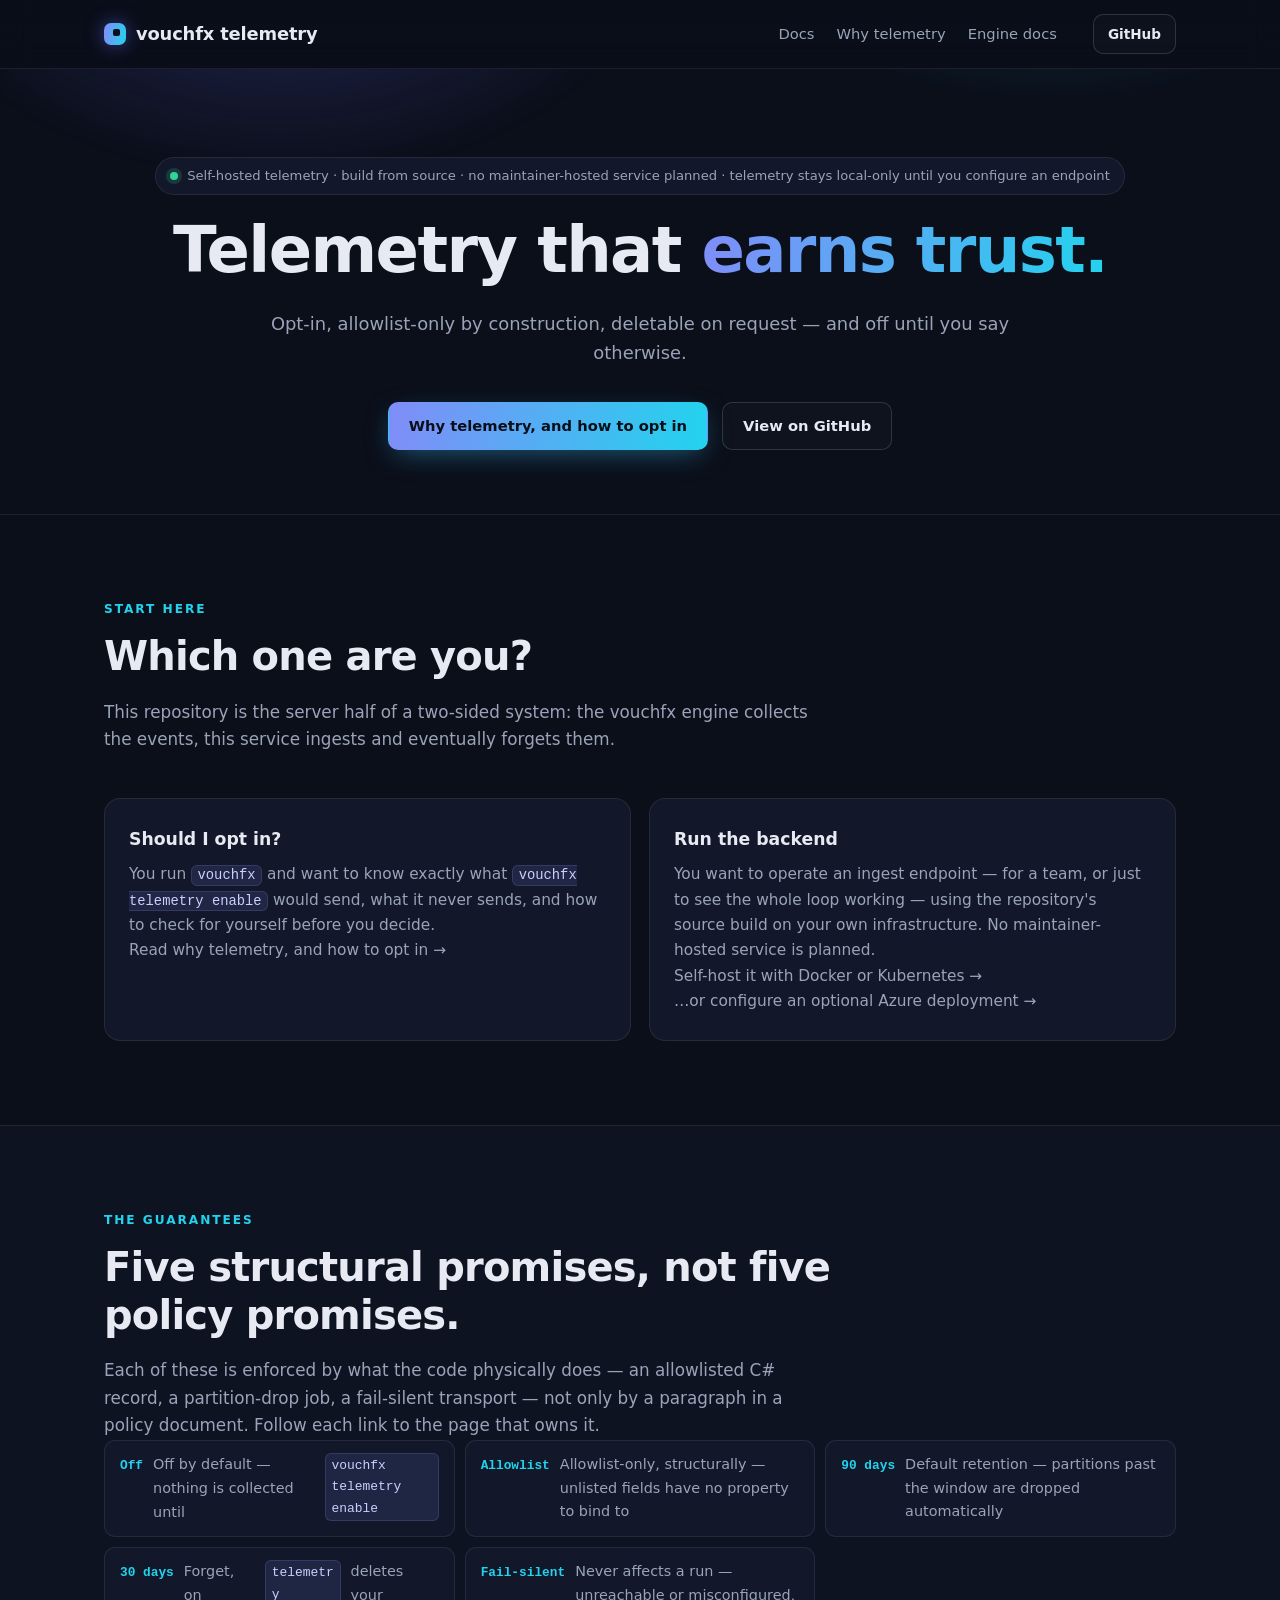
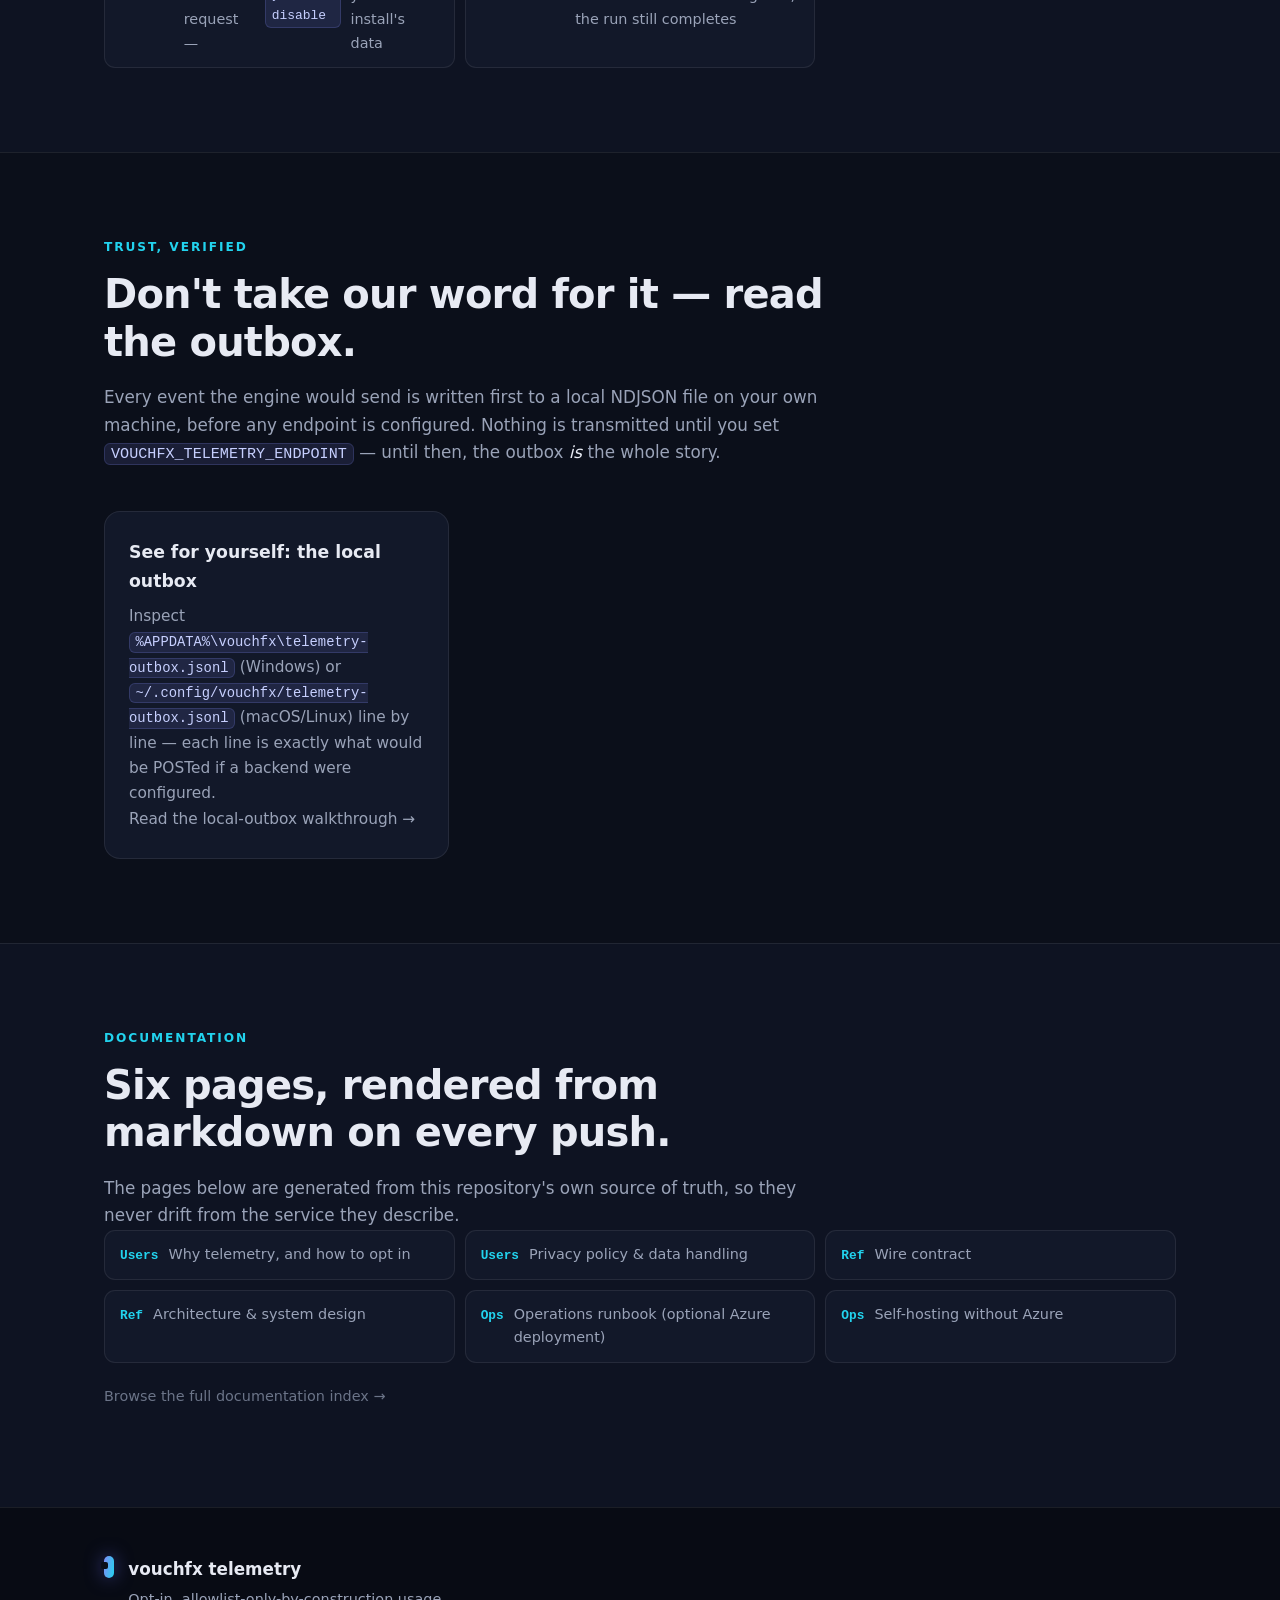
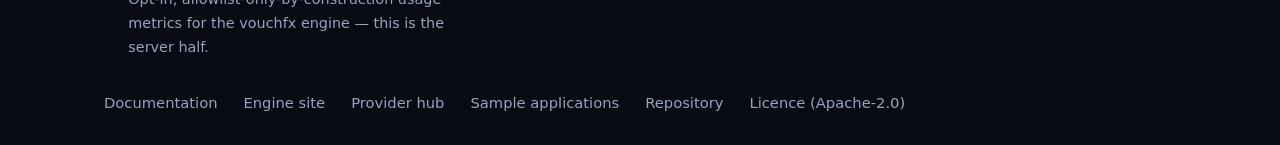
==== commit f775dc05: "docs(telemetry): clarify self-host deployment and releases Signed-off-by: tomas-rampas <tomas.rampas" ====
--- a/site/index.html
+++ b/site/index.html
@@ -3,12 +3,41 @@
 <head>
 <meta charset="UTF-8" />
 <meta name="viewport" content="width=device-width, initial-scale=1.0" />
-<title>vouchfx telemetry — opt-in, privacy-first usage metrics for vouchfx</title>
-<meta name="description" content="The server half of vouchfx's opt-in telemetry: allowlist-only by construction, 90-day retention, deletable within 30 days, off until you say otherwise, and fail-silent by design." />
+<title>vouchfx telemetry — E2E integration testing framework, self-hosted</title>
+<meta name="description" content="Self-hosted, privacy-first telemetry backend for vouchfx — the end-to-end integration testing framework. Opt-in, allowlist-only, deletable on request." />
+<link rel="canonical" href="https://telemetry.vouchfx.io/" />
+<meta property="og:type" content="website" />
+<meta property="og:site_name" content="vouchfx telemetry" />
+<meta property="og:title" content="vouchfx telemetry — E2E integration testing framework, self-hosted" />
+<meta property="og:description" content="Self-hosted, privacy-first telemetry backend for vouchfx — the end-to-end integration testing framework. Opt-in, allowlist-only, deletable on request." />
+<meta property="og:url" content="https://telemetry.vouchfx.io/" />
+<meta property="og:image" content="https://telemetry.vouchfx.io/og-image.png" />
+<meta property="og:image:width" content="1200" />
+<meta property="og:image:height" content="630" />
+<meta property="og:image:alt" content="Opt-in, allowlist-only by construction, deletable on request — and off until you say otherwise." />
+<meta name="twitter:card" content="summary_large_image" />
+<meta name="twitter:title" content="vouchfx telemetry — E2E integration testing framework, self-hosted" />
+<meta name="twitter:description" content="Self-hosted, privacy-first telemetry backend for vouchfx — the end-to-end integration testing framework. Opt-in, allowlist-only, deletable on request." />
+<meta name="twitter:image" content="https://telemetry.vouchfx.io/og-image.png" />
+<meta name="twitter:image:alt" content="Opt-in, allowlist-only by construction, deletable on request — and off until you say otherwise." />
 <meta name="theme-color" content="#0b0f1a" />
 <link rel="icon" href="favicon.svg" type="image/svg+xml" />
 <link rel="stylesheet" href="styles.css" />
 <link rel="stylesheet" href="docs.css" />
+<script type="application/ld+json">
+{
+  "@context": "https://schema.org",
+  "@type": "WebSite",
+  "name": "vouchfx telemetry",
+  "url": "https://telemetry.vouchfx.io/",
+  "description": "Self-hosted, privacy-first telemetry backend for vouchfx — the end-to-end integration testing framework. Opt-in, allowlist-only, deletable on request.",
+  "publisher": {
+    "@type": "Organization",
+    "name": "vouchfx",
+    "url": "https://vouchfx.io/"
+  }
+}
+</script>
 </head>
 <body>
 <header class="nav">
@@ -20,7 +49,7 @@
     <nav class="nav__links" aria-label="Primary">
       <a href="docs.html">Docs</a>
       <a href="docs/why-telemetry.html">Why telemetry</a>
-      <a href="https://tomas-rampas.github.io/vouchfx/">Engine docs</a>
+      <a href="https://vouchfx.io/">Engine docs</a>
     </nav>
     <a class="btn btn--ghost nav__gh" href="https://github.com/tomas-rampas/vouchfx-telemetry-backend" target="_blank" rel="noopener noreferrer">GitHub</a>
   </div>
@@ -29,7 +58,7 @@
 <section class="hero">
   <div class="hero__glow" aria-hidden="true"></div>
   <div class="container hero__inner">
-    <span class="badge"><span class="badge__dot"></span> Pilot status: source complete and CI-tested · no hosted instance running · telemetry stays local-only unless you self-host</span>
+    <span class="badge"><span class="badge__dot"></span> Self-hosted telemetry · build from source · no maintainer-hosted service planned · telemetry stays local-only until you configure an endpoint</span>
     <h1 class="hero__title">Telemetry that <span class="grad">earns trust.</span></h1>
     <p class="hero__lede">
       Opt-in, allowlist-only by construction, deletable on request — and off until you say otherwise.
@@ -63,10 +92,10 @@
         <h3>Run the backend</h3>
         <p>
           You want to operate an ingest endpoint — for a team, or just to see the whole loop working —
-          without depending on a hosted instance that does not exist yet.
+          using the repository's source build on your own infrastructure. No maintainer-hosted service is planned.
         </p>
         <p><a href="docs/self-hosting.html">Self-host it with Docker or Kubernetes →</a></p>
-        <p><a href="docs/operations.html">…or deploy the Azure pilot path →</a></p>
+        <p><a href="docs/operations.html">…or configure an optional Azure deployment →</a></p>
       </article>
     </div>
   </div>
@@ -130,7 +159,7 @@
       <a href="docs/privacy.html"><b>Users</b> Privacy policy &amp; data handling</a>
       <a href="docs/wire-contract.html"><b>Ref</b> Wire contract</a>
       <a href="docs/architecture.html"><b>Ref</b> Architecture &amp; system design</a>
-      <a href="docs/operations.html"><b>Ops</b> Operations runbook (Azure pilot)</a>
+      <a href="docs/operations.html"><b>Ops</b> Operations runbook (optional Azure deployment)</a>
       <a href="docs/self-hosting.html"><b>Ops</b> Self-hosting without Azure</a>
     </div>
     <p class="note"><a href="docs.html">Browse the full documentation index →</a></p>
@@ -148,9 +177,9 @@
     </div>
     <div class="footer__links">
       <a href="docs.html">Documentation</a>
-      <a href="https://tomas-rampas.github.io/vouchfx/" target="_blank" rel="noopener noreferrer">Engine site</a>
-      <a href="https://tomas-rampas.github.io/vouchfx-providers/" target="_blank" rel="noopener noreferrer">Provider hub</a>
-      <a href="https://tomas-rampas.github.io/vouchfx-samples/" target="_blank" rel="noopener noreferrer">Sample applications</a>
+      <a href="https://vouchfx.io/" target="_blank" rel="noopener noreferrer">Engine site</a>
+      <a href="https://providers.vouchfx.io/" target="_blank" rel="noopener noreferrer">Provider hub</a>
+      <a href="https://samples.vouchfx.io/" target="_blank" rel="noopener noreferrer">Sample applications</a>
       <a href="https://github.com/tomas-rampas/vouchfx-telemetry-backend" target="_blank" rel="noopener noreferrer">Repository</a>
       <a href="https://github.com/tomas-rampas/vouchfx-telemetry-backend/blob/main/LICENSE" target="_blank" rel="noopener noreferrer">Licence (Apache-2.0)</a>
     </div>
--- a/site/docs.css
+++ b/site/docs.css
@@ -35,14 +35,14 @@
 /* ---- Rendered doc layout ---- */
 .doc-shell { max-width: 1240px; margin: 0 auto; padding: 0 24px; display: grid; grid-template-columns: 240px minmax(0, 1fr) 220px; gap: 40px; }
 .doc-side { position: sticky; top: 72px; align-self: start; max-height: calc(100vh - 96px); overflow-y: auto; padding: 28px 0; }
-.doc-side h4 { font-size: .7rem; text-transform: uppercase; letter-spacing: .14em; color: var(--muted-2); margin: 18px 0 8px; }
-.doc-side h4:first-child { margin-top: 0; }
+.doc-side .doc-side__group { font-size: .7rem; font-weight: 700; text-transform: uppercase; letter-spacing: .14em; color: var(--muted-2); margin: 18px 0 8px; }
+.doc-side .doc-side__group:first-child { margin-top: 0; }
 .doc-side a { display: block; padding: 5px 10px; border-radius: 7px; font-size: .87rem; color: var(--muted); border-left: 2px solid transparent; }
 .doc-side a:hover { color: var(--text); background: rgba(255,255,255,.03); }
 .doc-side a.active { color: var(--text); border-left-color: var(--violet); background: rgba(129,140,248,.08); }
 
 .doc-toc { position: sticky; top: 72px; align-self: start; max-height: calc(100vh - 96px); overflow-y: auto; padding: 28px 0; font-size: .84rem; }
-.doc-toc h4 { font-size: .7rem; text-transform: uppercase; letter-spacing: .14em; color: var(--muted-2); margin: 0 0 10px; }
+.doc-toc .doc-toc__label { font-size: .7rem; font-weight: 700; text-transform: uppercase; letter-spacing: .14em; color: var(--muted-2); margin: 0 0 10px; }
 .doc-toc ul { list-style: none; margin: 0; padding: 0; }
 .doc-toc li { margin: 0; }
 .doc-toc a { display: block; padding: 4px 0 4px 12px; color: var(--muted-2); border-left: 2px solid var(--border); line-height: 1.4; }
@@ -57,12 +57,32 @@
 .doc-breadcrumb a:hover { color: var(--text); }
 .prose { color: #cdd4e4; line-height: 1.72; font-size: 1rem; }
 .prose > :first-child { margin-top: 0; }
-.prose h1 { font-size: 2rem; line-height: 1.2; letter-spacing: -.02em; color: var(--text); margin: 0 0 8px; }
-.prose h2 { font-size: 1.5rem; letter-spacing: -.01em; color: var(--text); margin: 2.2em 0 .6em; padding-top: .4em; border-top: 1px solid var(--border); }
-.prose h3 { font-size: 1.2rem; color: var(--text); margin: 1.8em 0 .5em; }
-.prose h4 { font-size: 1.02rem; color: var(--text); margin: 1.5em 0 .5em; }
-.prose h2 a.headerlink, .prose h3 a.headerlink { opacity: 0; margin-left: 8px; color: var(--violet); text-decoration: none; font-weight: 400; }
-.prose h2:hover a.headerlink, .prose h3:hover a.headerlink { opacity: 1; }
+/* semantic_headings=True (vouchfx-site-tools) renders a source Markdown page's
+   own headings starting at a real <h1> (baselevel=1) instead of <h2>
+   (baselevel=2) — every rendered heading tag is one level shallower than
+   before, so these selectors are renumbered down by one (h2->h1, h3->h2,
+   h4->h3, declarations unchanged verbatim) to keep the rendered appearance
+   pixel-for-pixel identical. The pre-existing `.prose h1` rule is dropped:
+   it was dead code under the old baselevel=2 default (no source heading
+   ever rendered as a literal h1), and there is nothing shallower than h1 to
+   map it to now.
+
+   A source #### (4th-level) heading used to render as h5 — with no dedicated
+   `.prose h5` rule, it fell back to the browser UA default for h5
+   (font-size: .83em; margin: 1.67em 0). It now renders as a literal h4
+   instead, and the UA defaults for h4 and h5 are NOT the same (h4:
+   font-size 1em/margin 1.33em vs h5: .83em/1.67em) — "no dedicated rule
+   either way" is therefore NOT the same appearance, and this shipped as a
+   live regression on the 30 published #### headings in docs/architecture.md
+   and docs/wire-contract.md, each rendering ~20% larger (UA h4 16px vs the
+   previous UA h5 13.28px, 16px base). The explicit `.prose h4` rule below
+   pins the old UA h5 metrics so those headings keep their pre-bump size. */
+.prose h1 { font-size: 1.5rem; letter-spacing: -.01em; color: var(--text); margin: 2.2em 0 .6em; padding-top: .4em; border-top: 1px solid var(--border); }
+.prose h2 { font-size: 1.2rem; color: var(--text); margin: 1.8em 0 .5em; }
+.prose h3 { font-size: 1.02rem; color: var(--text); margin: 1.5em 0 .5em; }
+.prose h4 { font-size: .83em; margin: 1.67em 0; }
+.prose h1 a.headerlink, .prose h2 a.headerlink { opacity: 0; margin-left: 8px; color: var(--violet); text-decoration: none; font-weight: 400; }
+.prose h1:hover a.headerlink, .prose h2:hover a.headerlink { opacity: 1; }
 .prose p { margin: 0 0 1.1em; }
 .prose a { color: #8fb6ff; text-decoration: none; border-bottom: 1px solid rgba(143,182,255,.3); }
 .prose a:hover { border-bottom-color: #8fb6ff; }
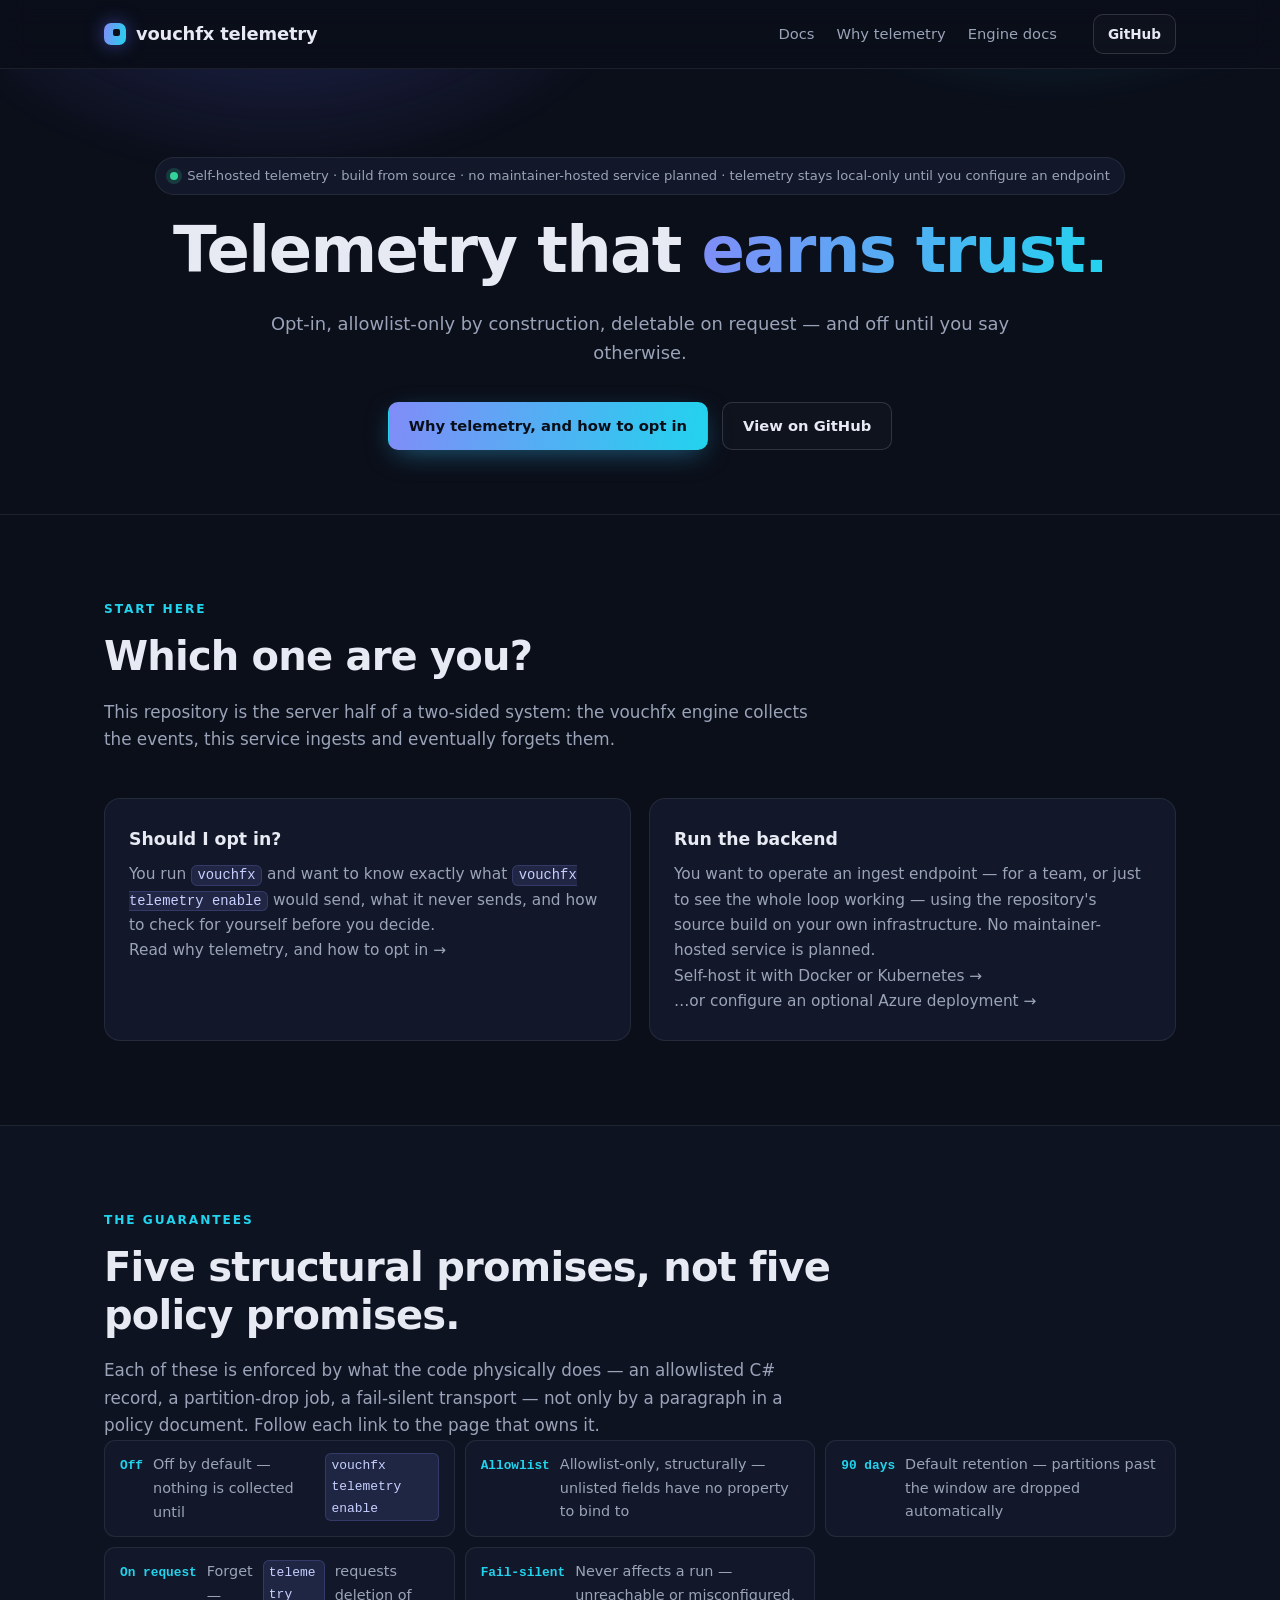
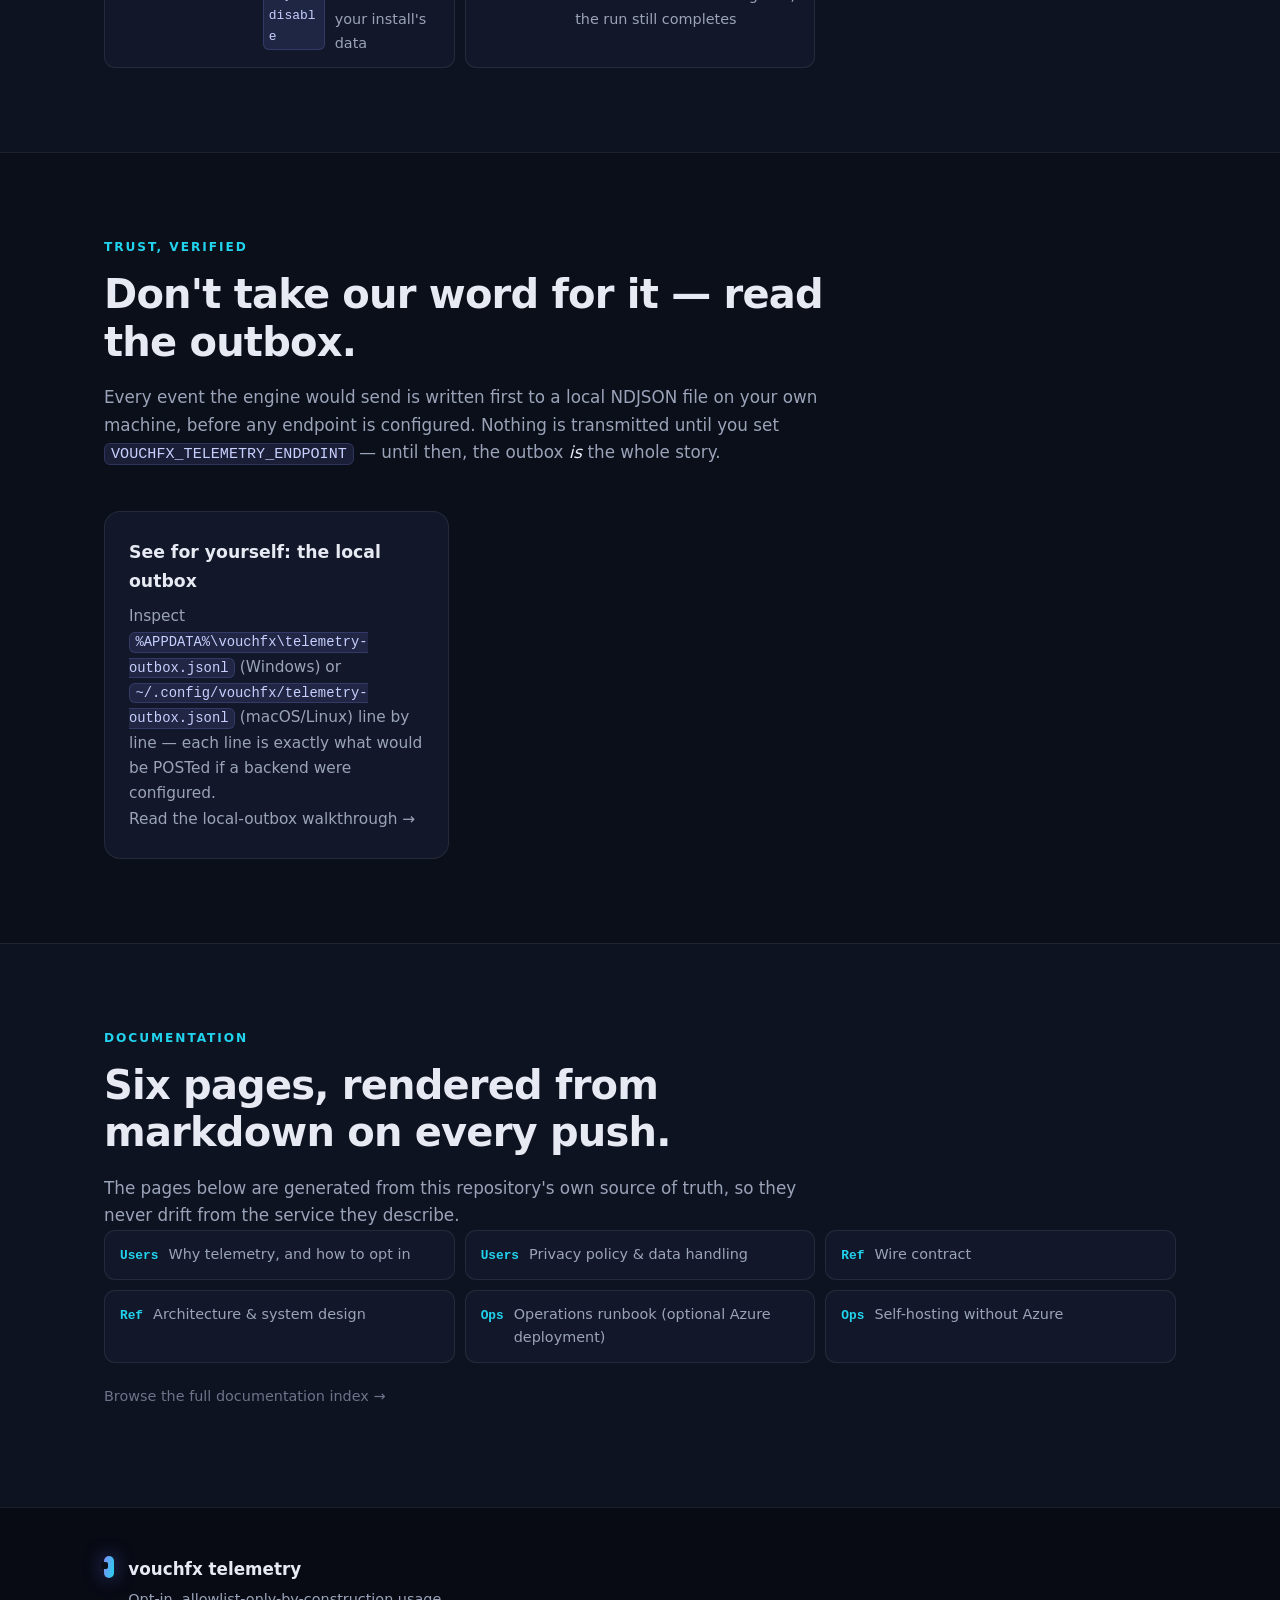
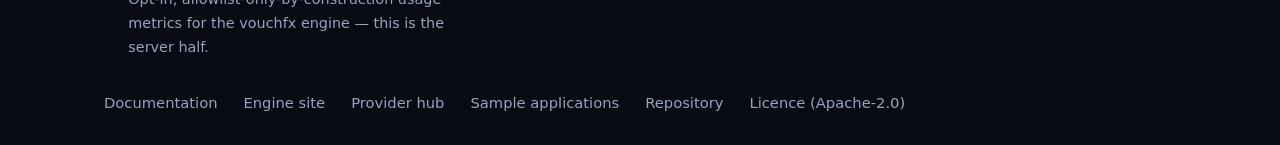
==== commit d829ae59: "docs(privacy): clarify deletion timing Signed-off-by: tomas-rampas <tomas.rampas@gmail.com>" ====
--- a/site/index.html
+++ b/site/index.html
@@ -115,7 +115,7 @@
       <a href="docs/why-telemetry.html"><b>Off</b> Off by default — nothing is collected until <code>vouchfx telemetry enable</code></a>
       <a href="docs/wire-contract.html#telemetryevent-schema"><b>Allowlist</b> Allowlist-only, structurally — unlisted fields have no property to bind to</a>
       <a href="docs/privacy.html#data-retention"><b>90 days</b> Default retention — partitions past the window are dropped automatically</a>
-      <a href="docs/privacy.html#deletion-forget-workflow"><b>30 days</b> Forget, on request — <code>telemetry disable</code> deletes your install's data</a>
+      <a href="docs/privacy.html#deletion-forget-workflow"><b>On request</b> Forget — <code>telemetry disable</code> requests deletion of your install's data</a>
       <a href="docs/why-telemetry.html#sending-to-a-backend"><b>Fail-silent</b> Never affects a run — unreachable or misconfigured, the run still completes</a>
     </div>
   </div>
